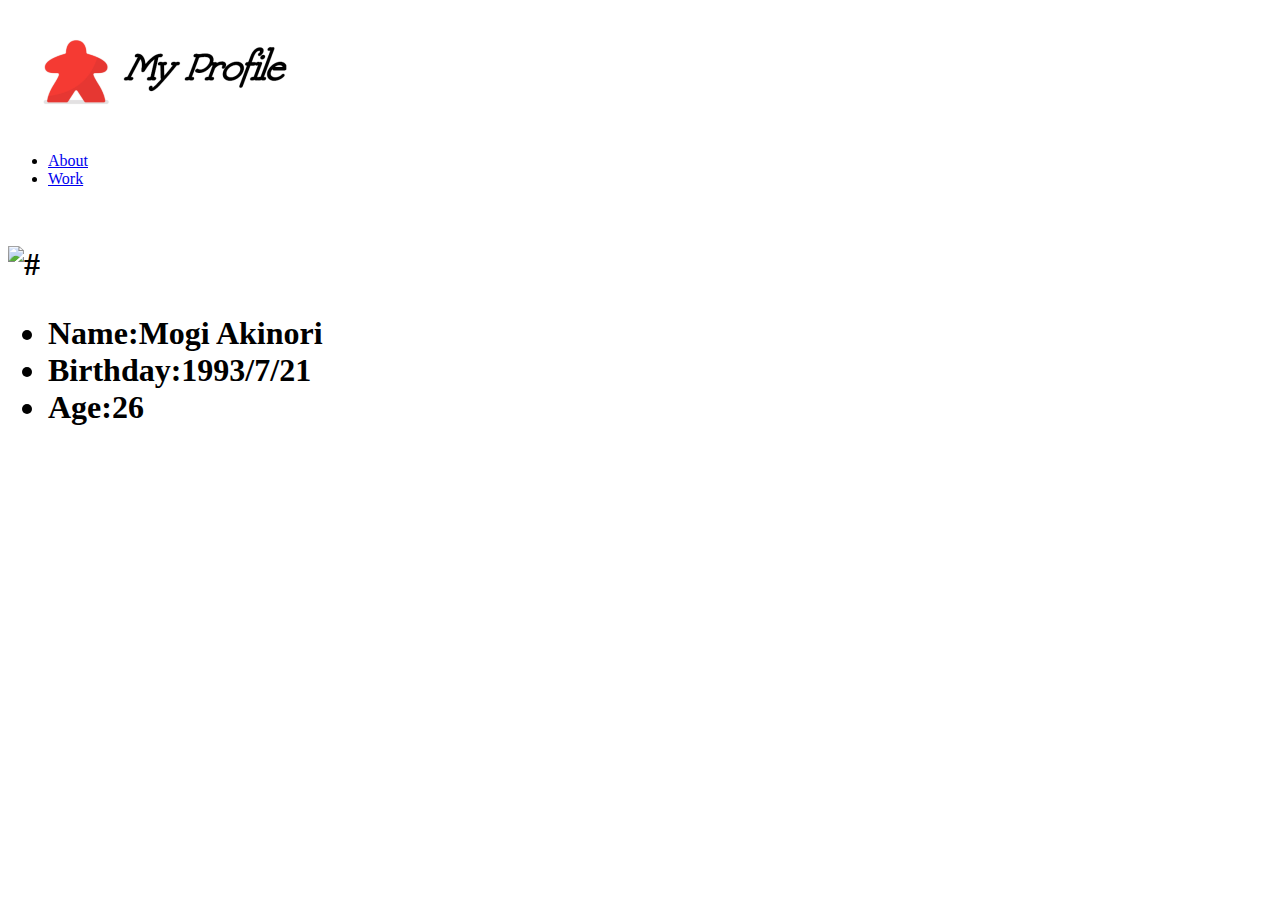
==== docs/index.html @ 8ac9f53c "first commit" ====
<!DOCTYPE html>
  <head>
    <meta charset="utf-8">
    <title>MyProfile</title>
    <meta name="description" content="茂木　昭憲を知ってもらうためのプロフィール">
    <meta name="viewport" content="width=device-width, initial-scale=1">

  <!---CSS:デフォルトCSSのリセット---->
    <link rel="stylesheet" href="https://unpkg.com/ress/dist/ress.min.css">
    <link rel="https://fonts.googleapis.com/css?family=Philosopher" rel="stylesheet">
    <link href="css/style.css" rel="stylesheet">
  </head>

  <body>
      <header class="page-header wrapper">
        <h1><a href="index.html"><img class="logo" src="images/logo.png" alt="#"</a></h1>
        <nav>
          <ul class="main-nav">
            <li><a href="About.html">About</a></li>
            <li><a href="Work.html">Work</a></li>
          </ul>
        </nav>
      </header>

　　　<div id="home" class="big-bg">
      <div class="profile-content wrapper">
          <h1><img class="MyPhoto" src="images/Myphoto.jpg" alt="#"></a><h1>
          <ul class="mydate">
              <li>Name:Mogi Akinori</li>
              <li>Birthday:1993/7/21</li>
              <li>Age:26</li>
          </ul>
       </div>
    </div>

  </body>
</html>
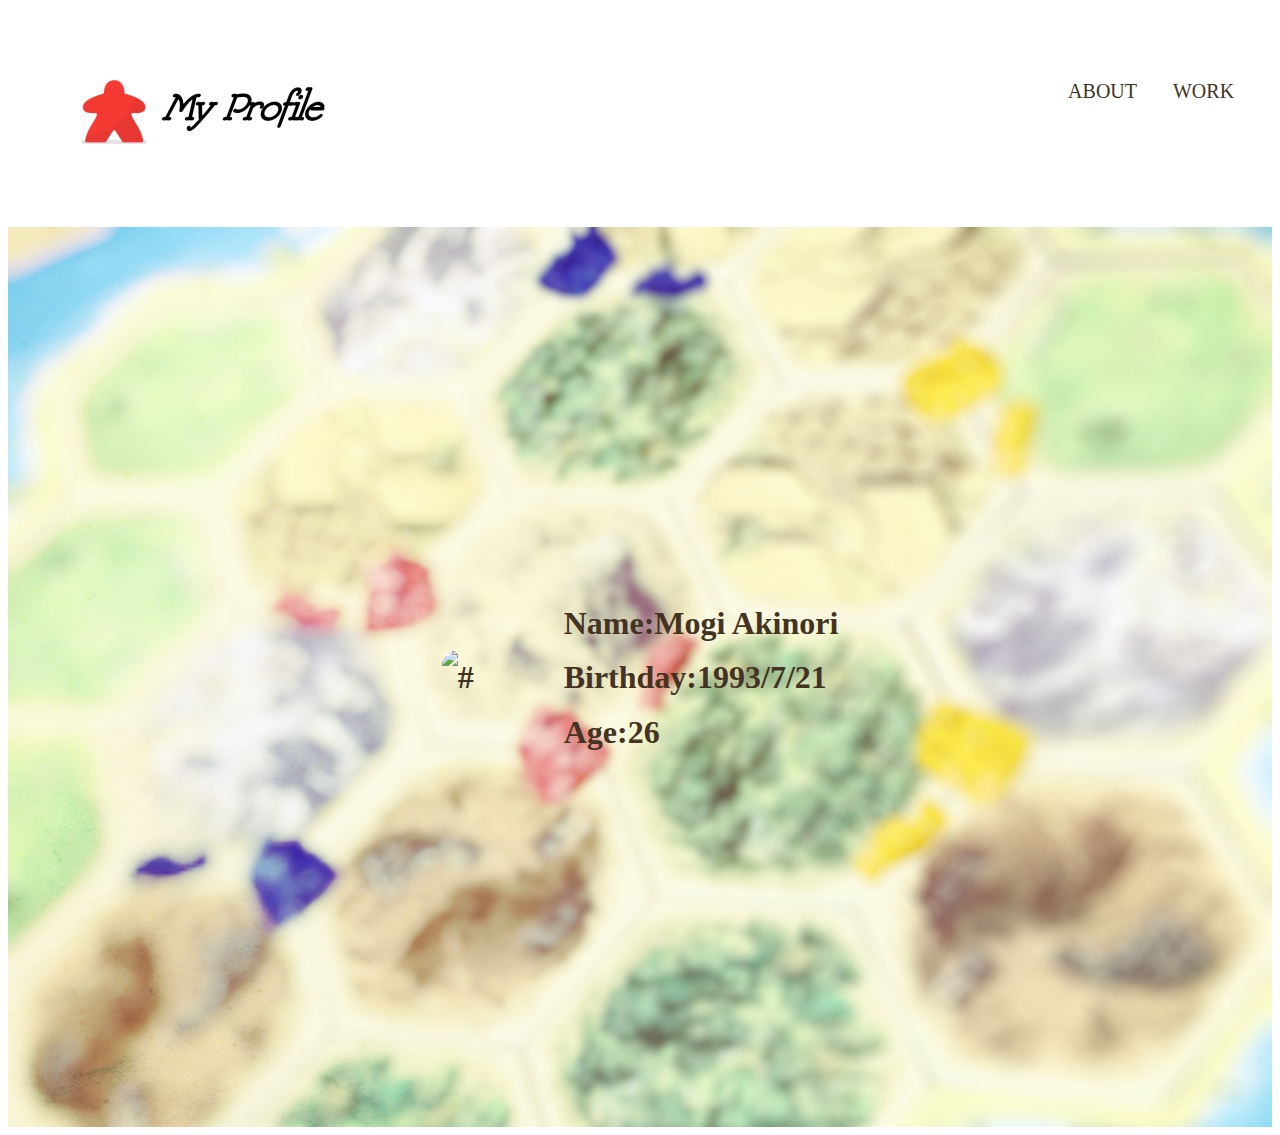
==== commit c3433a2d: "index update" ====
--- a/docs/index.html
+++ b/docs/index.html
@@ -8,7 +8,7 @@
   <!---CSS:デフォルトCSSのリセット---->
     <link rel="stylesheet" href="https://unpkg.com/ress/dist/ress.min.css">
     <link rel="https://fonts.googleapis.com/css?family=Philosopher" rel="stylesheet">
-    <link href="css/style.css" rel="stylesheet">
+    <link href="CSS/style.css" rel="stylesheet">
   </head>
 
   <body>
--- a/docs/CSS/style.css
+++ b/docs/CSS/style.css
@@ -0,0 +1,180 @@
+@charset "UTF-8";
+
+/*共通部分*/
+html{
+  font-size: 100%;
+}
+
+body{
+  font-family: "Yu Gothic Medium", "游ゴシック Medium", YuGothic, "游ゴシック体"、"ヒラギノ角ゴ Pro W3", sans-serif;
+  line-height: 1.7;
+  color: #432;
+}
+
+/*コンテンツを囲うボックスの全体幅を指定する*/
+/*paddingの記述はスマホ向け表示の空白*/
+.wrapper{
+  max-width: auto;
+  margin: 0 auto;
+  padding: 0 3%;
+}
+
+/*aタグ下線の消去*/
+a{
+  text-decoration: none;
+}
+
+img{
+  width: auto;
+  height: auto;
+  max-width: 100%;
+  max-height: 100%;
+}
+
+/*ナビゲーションメニューの並び替え*/
+.main-nav{
+  display: flex;
+  font-size: 1.25rem;
+  margin-top: 34px;
+  text-transform: uppercase;
+  list-style: none;
+}
+
+/*ナビゲーションメニューの文字の間隔あけ*/
+.main-nav li{
+  margin-left: 36px;
+}
+
+.main-nav a{
+  color: #432;
+}
+
+.main-nav a:hover {
+  color: #0bd;
+}
+
+/*ナビゲーションメニューとロゴを画面左右に配置*/
+.page-header{
+  display: flex;
+  justify-content: space-between;
+  margin-top: 40px;
+}
+
+/*背景画像*/
+.big-bg{
+  background-image: url(../images/bg.jpg);
+  min-height: 100vh;
+  background-size: cover;
+}
+
+/*-----------index-------------*/
+/*自分の写真を丸く切り抜く*/
+.MyPhoto{
+  width: 200px;
+  border-radius: 1000px;
+}
+
+/*本文*/
+.profile-content{
+  display: flex;
+  justify-content: center;
+  align-items: center;
+  height: 100vh;
+}
+
+.mydate{
+  list-style: none;
+  margin-left: 50px;
+}
+
+/*------------about--------------*/
+#about{
+  display: flex;
+  flex-direction: column;
+  justify-content: center;
+  align-items: center;
+  text-align: center;
+}
+
+.reason-content{
+  width: auto;
+  height: auto;
+  background-color: rgba(255, 255, 255,.5);
+  border-radius: 20px;
+  margin-top: 50px;
+  margin-bottom: 50px;
+}
+
+.favarite-content{
+  min-width: 600px;
+  display: flex;
+  justify-content: center;
+  align-items: center;
+  background-color: rgba(255, 255, 255,.5);
+  border-radius: 20px;
+  margin-bottom: 50px;
+  padding-top: 10px;
+  padding-bottom: 10px;
+}
+
+.study-content{
+  background-color: rgba(255, 255, 255,.5);
+  border-radius: 20px;
+  margin-bottom: 50px;
+}
+
+.reason-content span{
+  color: rgba(255,69,0);
+  font-weight: bold;
+}
+
+/*------Work----------*/
+#work{
+  display: flex;
+  flex-direction: column;
+  justify-content: center;
+  align-items: center;
+  text-align: center;
+}
+
+.jobhistory{
+  min-width:600px;
+  background-color: rgba(255, 255, 255,.5);
+  border-radius: 20px;
+  margin-bottom: 100px;
+}
+
+.history-table{
+  list-style: none;
+}
+
+.skil{
+  background-color: rgba(255, 255, 255,.5);
+  border-radius: 20px;
+}
+
+/*レスポンシブに対応させるための設定*/
+@media (max-width: 600px){
+  .page-tittle{
+    font-size: 2.5rem;
+  }
+
+  /*HEADER*/
+  .main-nav{
+    font-size: 1rem;
+    margin-top: 10px;
+  }
+  .main-nav li{
+    margin: 0 20px;
+  }
+
+  /*index部分*/
+  .profile-content{
+    margin-top: 20px;
+  }
+
+  .page-header{
+    flex-direction: column;
+    align-items: center;
+  }
+}
